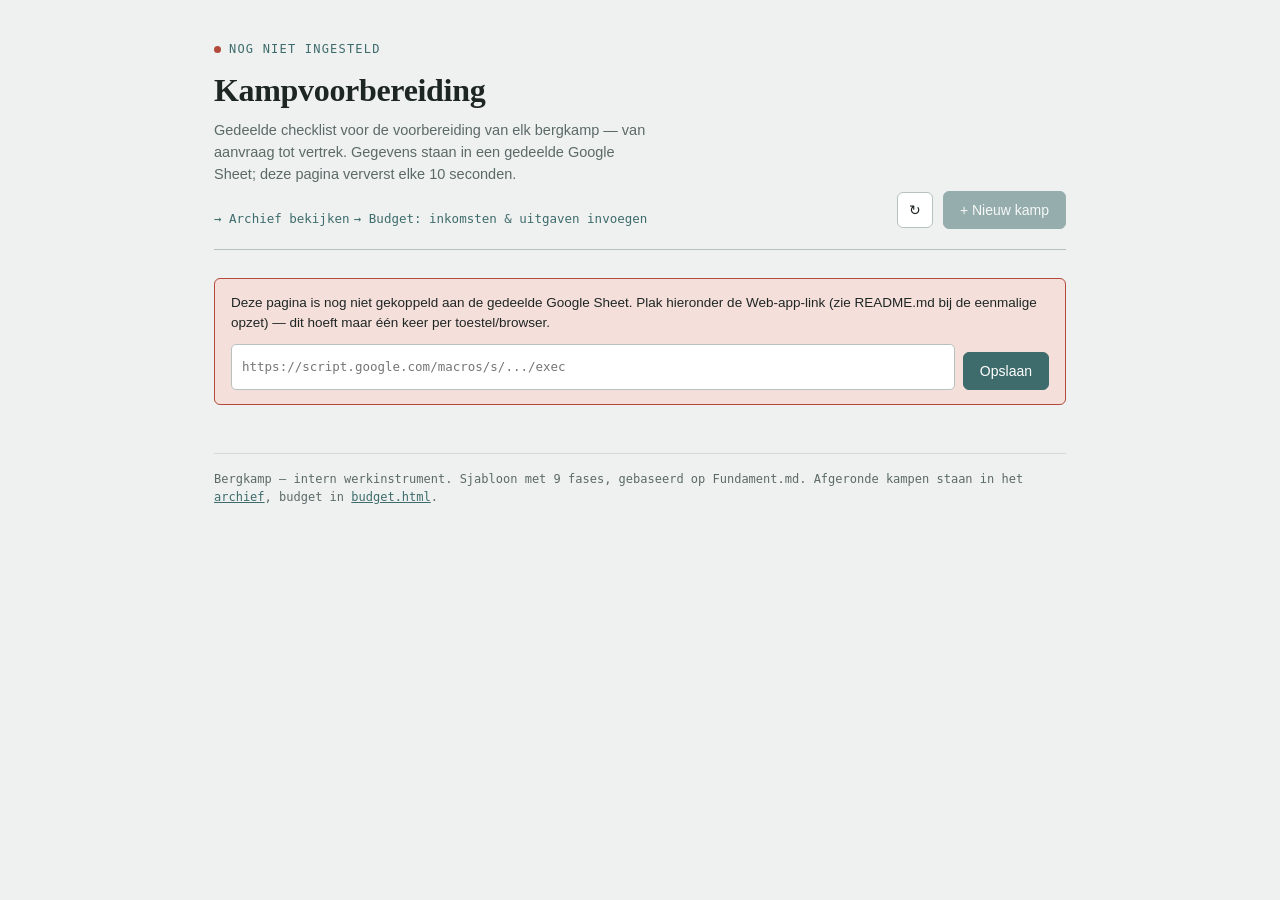
==== index.html @ 08ba0235 "versie 1" ====
<!doctype html>
<html lang="nl">
<head>
<meta charset="utf-8">
<meta http-equiv="refresh" content="0; url=kampvoorbereiding.html">
<title>Kampvoorbereiding</title>
</head>
<body>
<p>Momentje… je wordt doorgestuurd naar <a href="kampvoorbereiding.html">de kampvoorbereiding</a>.</p>
</body>
</html>
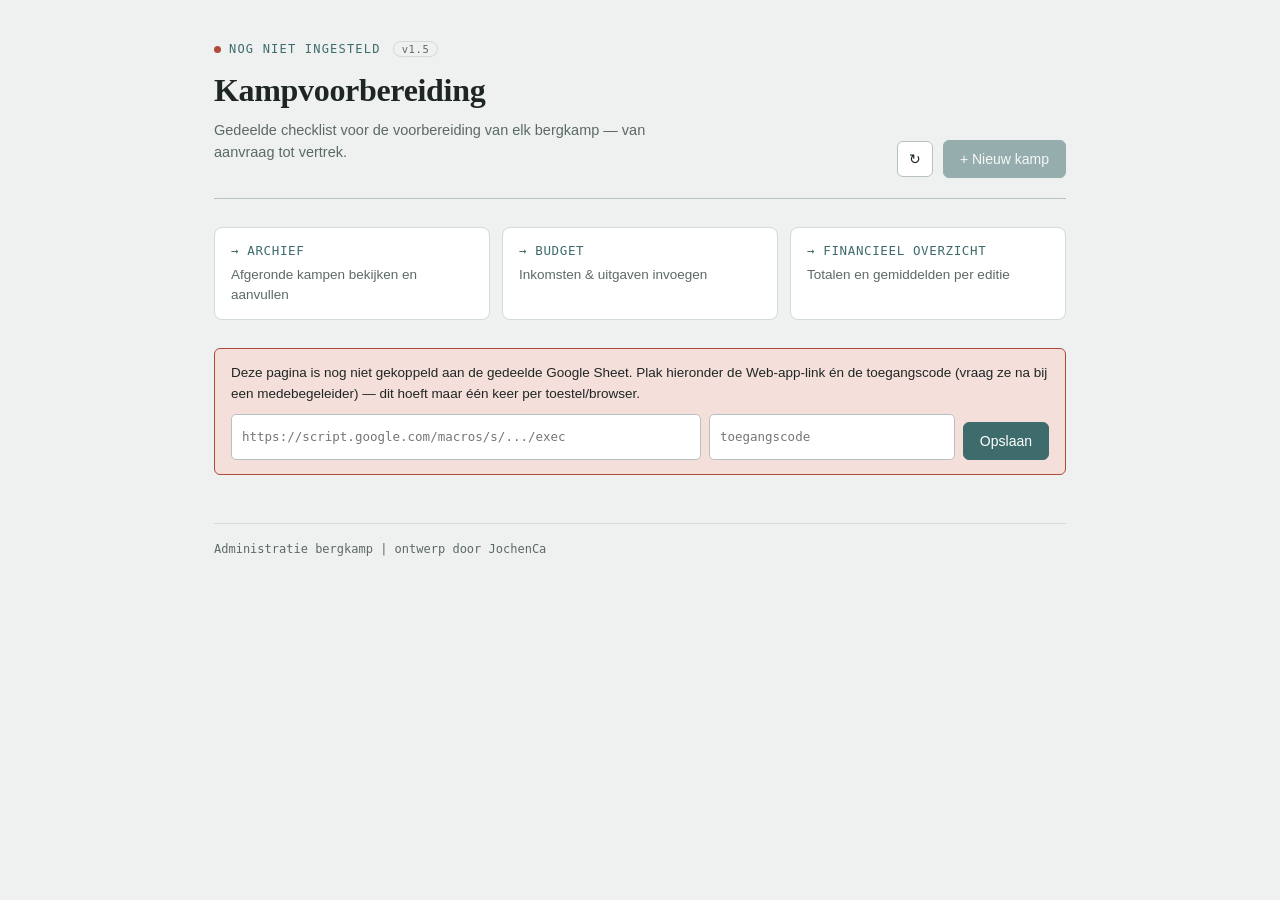
==== commit 1b84b95b: "displays" ====
--- a/index.html
+++ b/index.html
@@ -2,6 +2,7 @@
 <html lang="nl">
 <head>
 <meta charset="utf-8">
+<meta name="viewport" content="width=device-width, initial-scale=1">
 <meta http-equiv="refresh" content="0; url=kampvoorbereiding.html">
 <title>Kampvoorbereiding</title>
 </head>
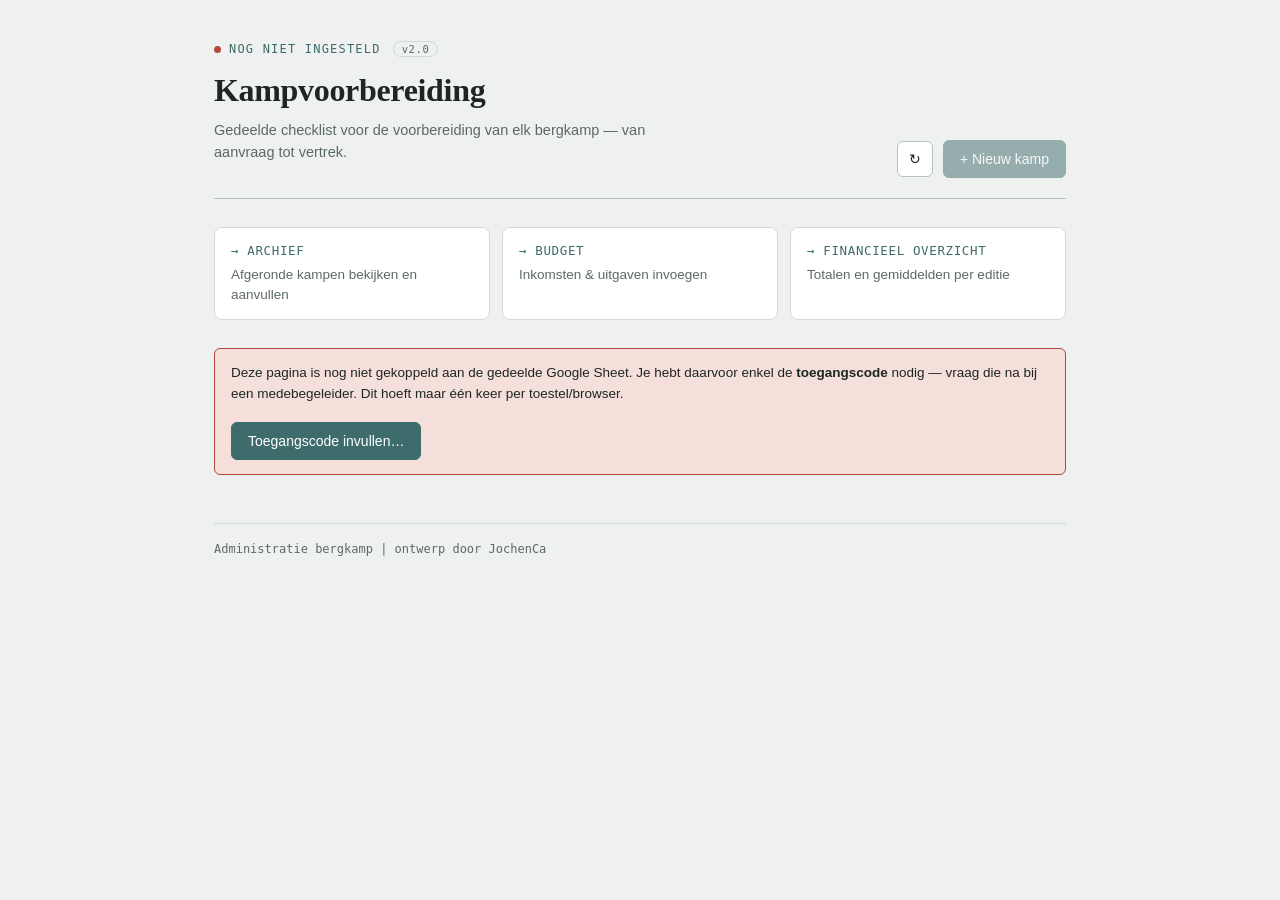
==== commit 634dc4a3: "v2.0: stappen beheren, kampen dupliceren, uit zoekmachines - "+ stap toevoegen" per fase en een krui" ====
--- a/index.html
+++ b/index.html
@@ -3,6 +3,7 @@
 <head>
 <meta charset="utf-8">
 <meta name="viewport" content="width=device-width, initial-scale=1">
+<meta name="robots" content="noindex, nofollow">
 <meta http-equiv="refresh" content="0; url=kampvoorbereiding.html">
 <title>Kampvoorbereiding</title>
 </head>
